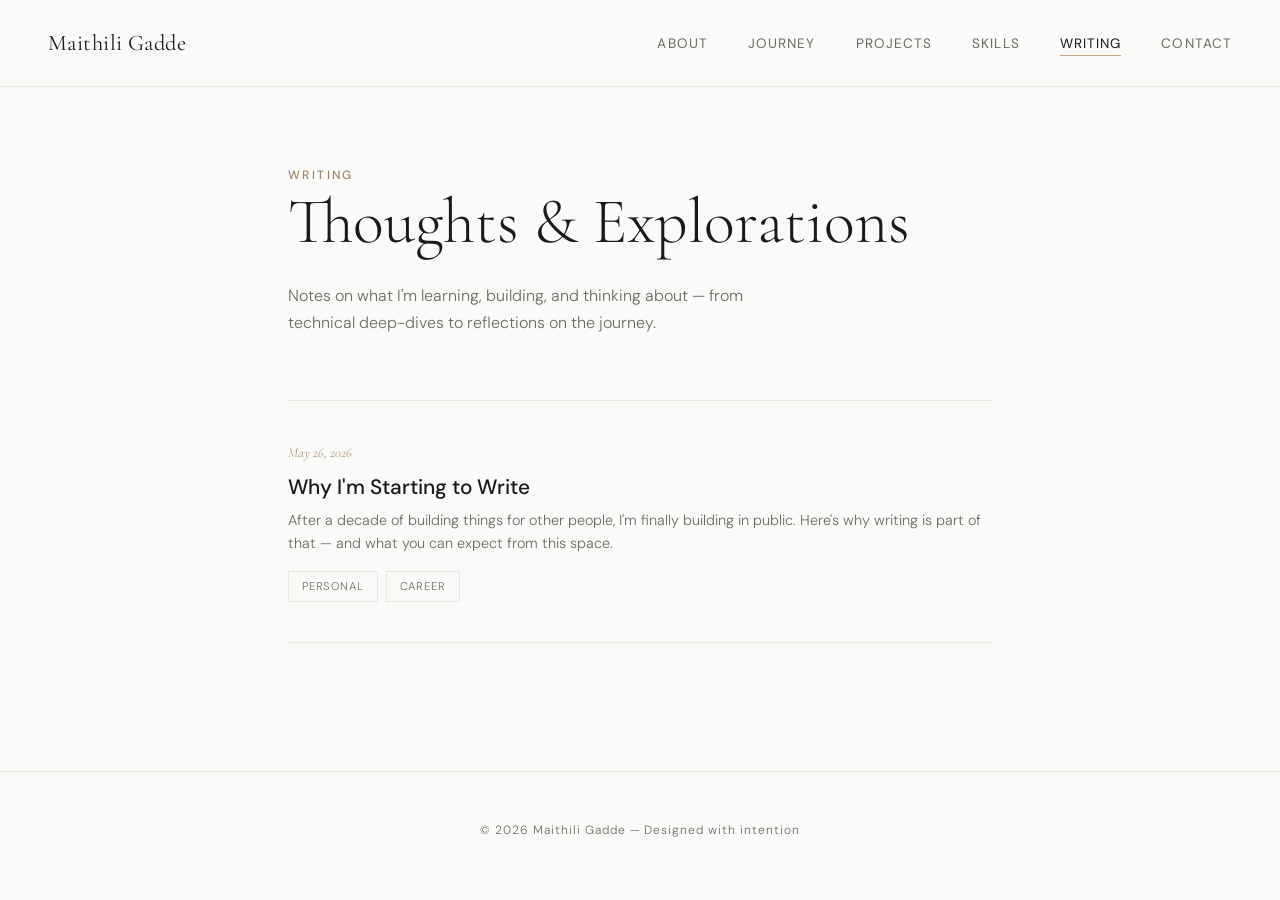
==== blog/index.html @ 8d677a81 "Add blog section with writing page and first sample post" ====
<!DOCTYPE html>
<html lang="en">
<head>
    <meta charset="UTF-8">
    <meta name="viewport" content="width=device-width, initial-scale=1.0">
    <title>Writing — Maithili Gadde</title>
    <meta name="description" content="Thoughts on AI, engineering, career, and building in public — by Maithili Gadde.">
    <link rel="icon" href="data:image/svg+xml,<svg xmlns='http://www.w3.org/2000/svg' viewBox='0 0 100 100'><text y='.9em' font-size='90'>M</text></svg>">
    <link rel="preconnect" href="https://fonts.googleapis.com">
    <link rel="preconnect" href="https://fonts.gstatic.com" crossorigin>
    <link href="https://fonts.googleapis.com/css2?family=Cormorant+Garamond:ital,wght@0,300;0,400;0,500;0,600;1,300;1,400&family=DM+Sans:wght@300;400;500&display=swap" rel="stylesheet">
    <style>
        :root {
            --bg: #FAFAF8;
            --text: #1A1A18;
            --text-muted: #6B6B65;
            --accent: #C4A882;
            --accent-dark: #A08660;
            --border: #E8E6E1;
            --card-bg: #FFFFFF;
            --serif: 'Cormorant Garamond', Georgia, serif;
            --sans: 'DM Sans', system-ui, sans-serif;
        }

        * { margin: 0; padding: 0; box-sizing: border-box; }
        html { scroll-behavior: smooth; }

        body {
            font-family: var(--sans);
            background: var(--bg);
            color: var(--text);
            font-weight: 300;
            line-height: 1.7;
        }

        ::selection { background: var(--accent); color: white; }

        /* ── NAV ── */
        nav {
            position: fixed;
            top: 0;
            width: 100%;
            z-index: 100;
            padding: 1.5rem 3rem;
            display: flex;
            justify-content: space-between;
            align-items: center;
            background: rgba(250, 250, 248, 0.85);
            backdrop-filter: blur(20px);
            -webkit-backdrop-filter: blur(20px);
            border-bottom: 1px solid var(--border);
        }

        .nav-logo {
            font-family: var(--serif);
            font-size: 1.4rem;
            font-weight: 400;
            letter-spacing: 0.02em;
            color: var(--text);
            text-decoration: none;
        }

        .nav-links {
            display: flex;
            gap: 2.5rem;
            list-style: none;
        }

        .nav-links a {
            text-decoration: none;
            color: var(--text-muted);
            font-size: 0.85rem;
            font-weight: 400;
            letter-spacing: 0.08em;
            text-transform: uppercase;
            transition: color 0.3s;
            position: relative;
        }

        .nav-links a::after {
            content: '';
            position: absolute;
            bottom: -4px;
            left: 0;
            width: 0;
            height: 1px;
            background: var(--accent);
            transition: width 0.3s ease;
        }

        .nav-links a:hover { color: var(--text); }
        .nav-links a:hover::after { width: 100%; }
        .nav-links a.active { color: var(--text); }
        .nav-links a.active::after { width: 100%; }

        /* ── PAGE CONTENT ── */
        .page-header {
            padding: 10rem 3rem 4rem;
            max-width: 800px;
            margin: 0 auto;
        }

        .section-label {
            font-size: 0.75rem;
            letter-spacing: 0.2em;
            text-transform: uppercase;
            color: var(--accent-dark);
            margin-bottom: 1rem;
            font-weight: 500;
        }

        .page-title {
            font-family: var(--serif);
            font-size: clamp(2.5rem, 5vw, 4rem);
            font-weight: 300;
            line-height: 1.1;
            margin-bottom: 1.5rem;
        }

        .page-subtitle {
            font-size: 1rem;
            color: var(--text-muted);
            max-width: 500px;
            line-height: 1.7;
        }

        /* ── BLOG LIST ── */
        .blog-list {
            max-width: 800px;
            margin: 0 auto;
            padding: 0 3rem 8rem;
        }

        .blog-post-link {
            display: block;
            text-decoration: none;
            color: inherit;
            padding: 2.5rem 0;
            border-bottom: 1px solid var(--border);
            transition: all 0.3s ease;
        }

        .blog-post-link:first-child {
            border-top: 1px solid var(--border);
        }

        .blog-post-link:hover {
            padding-left: 1rem;
        }

        .blog-post-link:hover .blog-post-title {
            color: var(--accent-dark);
        }

        .blog-post-date {
            font-family: var(--serif);
            font-size: 0.85rem;
            font-style: italic;
            color: var(--accent-dark);
            margin-bottom: 0.5rem;
        }

        .blog-post-title {
            font-size: 1.3rem;
            font-weight: 500;
            margin-bottom: 0.5rem;
            line-height: 1.4;
            transition: color 0.3s;
        }

        .blog-post-excerpt {
            font-size: 0.9rem;
            color: var(--text-muted);
            line-height: 1.6;
            margin-bottom: 1rem;
        }

        .blog-post-tags {
            display: flex;
            flex-wrap: wrap;
            gap: 0.5rem;
        }

        .tag {
            font-size: 0.7rem;
            letter-spacing: 0.08em;
            text-transform: uppercase;
            padding: 0.3rem 0.8rem;
            border: 1px solid var(--border);
            color: var(--text-muted);
        }

        /* ── FOOTER ── */
        footer {
            padding: 3rem;
            text-align: center;
            border-top: 1px solid var(--border);
        }

        footer p {
            font-size: 0.75rem;
            color: var(--text-muted);
            letter-spacing: 0.08em;
        }

        /* ── MOBILE NAV ── */
        .nav-toggle {
            display: none;
            background: none;
            border: none;
            cursor: pointer;
            padding: 0.5rem;
        }

        .nav-toggle span {
            display: block;
            width: 22px;
            height: 1px;
            background: var(--text);
            margin: 5px 0;
            transition: all 0.3s;
        }

        @media (max-width: 768px) {
            nav { padding: 1.2rem 1.5rem; }
            .nav-toggle { display: block; }

            .nav-links {
                position: fixed;
                top: 0;
                right: -100%;
                width: 70%;
                height: 100vh;
                background: var(--bg);
                flex-direction: column;
                justify-content: center;
                align-items: center;
                gap: 2rem;
                transition: right 0.4s ease;
                border-left: 1px solid var(--border);
            }

            .nav-links.open { right: 0; }

            .page-header { padding: 8rem 1.5rem 3rem; }
            .blog-list { padding: 0 1.5rem 5rem; }
        }
    </style>
</head>
<body>

    <nav>
        <a href="../index.html" class="nav-logo">Maithili Gadde</a>
        <ul class="nav-links" id="navLinks">
            <li><a href="../index.html#about">About</a></li>
            <li><a href="../index.html#journey">Journey</a></li>
            <li><a href="../index.html#projects">Projects</a></li>
            <li><a href="../index.html#stack">Skills</a></li>
            <li><a href="index.html" class="active">Writing</a></li>
            <li><a href="../index.html#contact">Contact</a></li>
        </ul>
        <button class="nav-toggle" id="navToggle" aria-label="Toggle navigation">
            <span></span>
            <span></span>
            <span></span>
        </button>
    </nav>

    <div class="page-header">
        <span class="section-label">Writing</span>
        <h1 class="page-title">Thoughts &amp; Explorations</h1>
        <p class="page-subtitle">Notes on what I'm learning, building, and thinking about — from technical deep-dives to reflections on the journey.</p>
    </div>

    <div class="blog-list">

        <!-- ✦ TO ADD A NEW POST: copy the block below and update the href, date, title, excerpt, and tags -->

        <a href="getting-started.html" class="blog-post-link">
            <div class="blog-post-date">May 26, 2026</div>
            <div class="blog-post-title">Why I'm Starting to Write</div>
            <div class="blog-post-excerpt">After a decade of building things for other people, I'm finally building in public. Here's why writing is part of that — and what you can expect from this space.</div>
            <div class="blog-post-tags">
                <span class="tag">Personal</span>
                <span class="tag">Career</span>
            </div>
        </a>

        <!-- ✦ END POST BLOCK -->

    </div>

    <footer>
        <p>&copy; 2026 Maithili Gadde &mdash; Designed with intention</p>
    </footer>

    <script>
        const navToggle = document.getElementById('navToggle');
        const navLinks = document.getElementById('navLinks');
        navToggle.addEventListener('click', () => navLinks.classList.toggle('open'));
    </script>

</body>
</html>
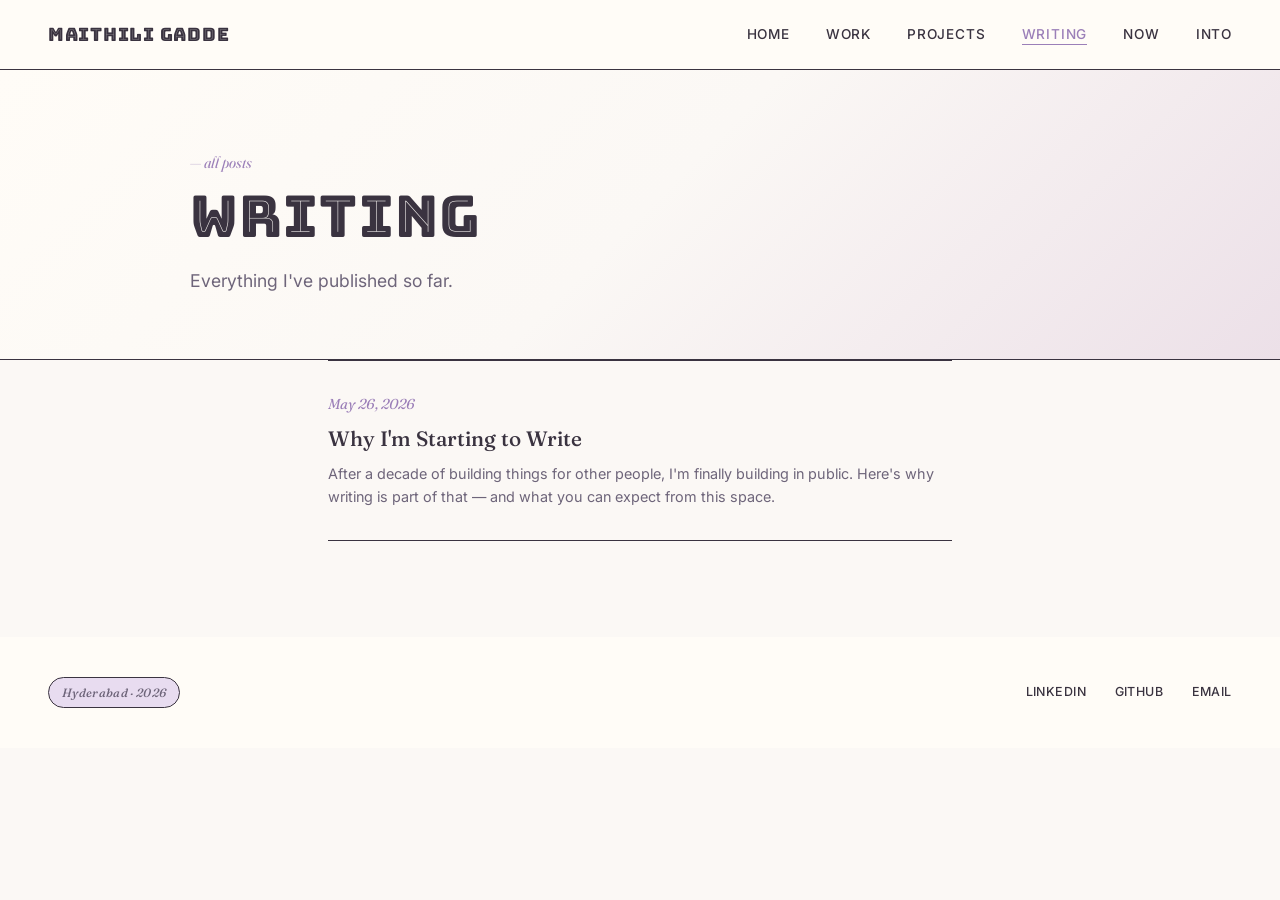
==== commit 91302d3f: "Fix all review issues: NYC+Hyderabad icons, font hierarchy, Home nav, mobile menu, SEO meta, contact" ====
--- a/blog/index.html
+++ b/blog/index.html
@@ -1,304 +1,113 @@
 <!DOCTYPE html>
 <html lang="en">
 <head>
-    <meta charset="UTF-8">
-    <meta name="viewport" content="width=device-width, initial-scale=1.0">
-    <title>Writing — Maithili Gadde</title>
-    <meta name="description" content="Thoughts on AI, engineering, career, and building in public — by Maithili Gadde.">
-    <link rel="icon" href="data:image/svg+xml,<svg xmlns='http://www.w3.org/2000/svg' viewBox='0 0 100 100'><text y='.9em' font-size='90'>M</text></svg>">
-    <link rel="preconnect" href="https://fonts.googleapis.com">
-    <link rel="preconnect" href="https://fonts.gstatic.com" crossorigin>
-    <link href="https://fonts.googleapis.com/css2?family=Cormorant+Garamond:ital,wght@0,300;0,400;0,500;0,600;1,300;1,400&family=DM+Sans:wght@300;400;500&display=swap" rel="stylesheet">
-    <style>
-        :root {
-            --bg: #FAFAF8;
-            --text: #1A1A18;
-            --text-muted: #6B6B65;
-            --accent: #C4A882;
-            --accent-dark: #A08660;
-            --border: #E8E6E1;
-            --card-bg: #FFFFFF;
-            --serif: 'Cormorant Garamond', Georgia, serif;
-            --sans: 'DM Sans', system-ui, sans-serif;
-        }
-
-        * { margin: 0; padding: 0; box-sizing: border-box; }
-        html { scroll-behavior: smooth; }
-
-        body {
-            font-family: var(--sans);
-            background: var(--bg);
-            color: var(--text);
-            font-weight: 300;
-            line-height: 1.7;
-        }
-
-        ::selection { background: var(--accent); color: white; }
-
-        /* ── NAV ── */
-        nav {
-            position: fixed;
-            top: 0;
-            width: 100%;
-            z-index: 100;
-            padding: 1.5rem 3rem;
-            display: flex;
-            justify-content: space-between;
-            align-items: center;
-            background: rgba(250, 250, 248, 0.85);
-            backdrop-filter: blur(20px);
-            -webkit-backdrop-filter: blur(20px);
-            border-bottom: 1px solid var(--border);
-        }
-
-        .nav-logo {
-            font-family: var(--serif);
-            font-size: 1.4rem;
-            font-weight: 400;
-            letter-spacing: 0.02em;
-            color: var(--text);
-            text-decoration: none;
-        }
-
-        .nav-links {
-            display: flex;
-            gap: 2.5rem;
-            list-style: none;
-        }
-
-        .nav-links a {
-            text-decoration: none;
-            color: var(--text-muted);
-            font-size: 0.85rem;
-            font-weight: 400;
-            letter-spacing: 0.08em;
-            text-transform: uppercase;
-            transition: color 0.3s;
-            position: relative;
-        }
-
-        .nav-links a::after {
-            content: '';
-            position: absolute;
-            bottom: -4px;
-            left: 0;
-            width: 0;
-            height: 1px;
-            background: var(--accent);
-            transition: width 0.3s ease;
-        }
-
-        .nav-links a:hover { color: var(--text); }
-        .nav-links a:hover::after { width: 100%; }
-        .nav-links a.active { color: var(--text); }
-        .nav-links a.active::after { width: 100%; }
-
-        /* ── PAGE CONTENT ── */
-        .page-header {
-            padding: 10rem 3rem 4rem;
-            max-width: 800px;
-            margin: 0 auto;
-        }
-
-        .section-label {
-            font-size: 0.75rem;
-            letter-spacing: 0.2em;
-            text-transform: uppercase;
-            color: var(--accent-dark);
-            margin-bottom: 1rem;
-            font-weight: 500;
-        }
-
-        .page-title {
-            font-family: var(--serif);
-            font-size: clamp(2.5rem, 5vw, 4rem);
-            font-weight: 300;
-            line-height: 1.1;
-            margin-bottom: 1.5rem;
-        }
-
-        .page-subtitle {
-            font-size: 1rem;
-            color: var(--text-muted);
-            max-width: 500px;
-            line-height: 1.7;
-        }
-
-        /* ── BLOG LIST ── */
-        .blog-list {
-            max-width: 800px;
-            margin: 0 auto;
-            padding: 0 3rem 8rem;
-        }
-
-        .blog-post-link {
-            display: block;
-            text-decoration: none;
-            color: inherit;
-            padding: 2.5rem 0;
-            border-bottom: 1px solid var(--border);
-            transition: all 0.3s ease;
-        }
-
-        .blog-post-link:first-child {
-            border-top: 1px solid var(--border);
-        }
-
-        .blog-post-link:hover {
-            padding-left: 1rem;
-        }
-
-        .blog-post-link:hover .blog-post-title {
-            color: var(--accent-dark);
-        }
-
-        .blog-post-date {
-            font-family: var(--serif);
-            font-size: 0.85rem;
-            font-style: italic;
-            color: var(--accent-dark);
-            margin-bottom: 0.5rem;
-        }
-
-        .blog-post-title {
-            font-size: 1.3rem;
-            font-weight: 500;
-            margin-bottom: 0.5rem;
-            line-height: 1.4;
-            transition: color 0.3s;
-        }
-
-        .blog-post-excerpt {
-            font-size: 0.9rem;
-            color: var(--text-muted);
-            line-height: 1.6;
-            margin-bottom: 1rem;
-        }
-
-        .blog-post-tags {
-            display: flex;
-            flex-wrap: wrap;
-            gap: 0.5rem;
-        }
-
-        .tag {
-            font-size: 0.7rem;
-            letter-spacing: 0.08em;
-            text-transform: uppercase;
-            padding: 0.3rem 0.8rem;
-            border: 1px solid var(--border);
-            color: var(--text-muted);
-        }
-
-        /* ── FOOTER ── */
-        footer {
-            padding: 3rem;
-            text-align: center;
-            border-top: 1px solid var(--border);
-        }
-
-        footer p {
-            font-size: 0.75rem;
-            color: var(--text-muted);
-            letter-spacing: 0.08em;
-        }
-
-        /* ── MOBILE NAV ── */
-        .nav-toggle {
-            display: none;
-            background: none;
-            border: none;
-            cursor: pointer;
-            padding: 0.5rem;
-        }
-
-        .nav-toggle span {
-            display: block;
-            width: 22px;
-            height: 1px;
-            background: var(--text);
-            margin: 5px 0;
-            transition: all 0.3s;
-        }
-
-        @media (max-width: 768px) {
-            nav { padding: 1.2rem 1.5rem; }
-            .nav-toggle { display: block; }
-
-            .nav-links {
-                position: fixed;
-                top: 0;
-                right: -100%;
-                width: 70%;
-                height: 100vh;
-                background: var(--bg);
-                flex-direction: column;
-                justify-content: center;
-                align-items: center;
-                gap: 2rem;
-                transition: right 0.4s ease;
-                border-left: 1px solid var(--border);
-            }
-
-            .nav-links.open { right: 0; }
-
-            .page-header { padding: 8rem 1.5rem 3rem; }
-            .blog-list { padding: 0 1.5rem 5rem; }
-        }
-    </style>
+<meta charset="UTF-8">
+<meta name="viewport" content="width=device-width, initial-scale=1.0">
+<title>All Posts — Maithili Gadde</title>
+<meta name="description" content="All blog posts by Maithili Gadde — thoughts on AI, engineering, career, and building in public.">
+<link rel="icon" href="data:image/svg+xml,<svg xmlns='http://www.w3.org/2000/svg' viewBox='0 0 100 100'><text y='.9em' font-size='90'>M</text></svg>">
+<link href="https://fonts.googleapis.com/css2?family=Bungee+Inline&family=Fraunces:ital,opsz,wght@0,9..144,300;0,9..144,400;0,9..144,500;1,9..144,400&family=Inter:wght@300;400;500;600&display=swap" rel="stylesheet">
+<link rel="stylesheet" href="../styles.css">
+<style>
+  .blog-list {
+    max-width: 720px;
+    margin: 0 auto;
+    padding: 0 3rem 6rem;
+  }
+  .blog-post-link {
+    display: block;
+    text-decoration: none;
+    color: inherit;
+    padding: 2rem 0;
+    border-bottom: 1px solid var(--ink);
+    transition: padding-left 0.3s;
+  }
+  .blog-post-link:first-child { border-top: 1px solid var(--ink); }
+  .blog-post-link:hover { padding-left: 1rem; }
+  .blog-post-link:hover .blog-title { color: var(--rose-deep); }
+  .blog-date {
+    font-family: var(--serif);
+    font-style: italic;
+    color: var(--rose-deep);
+    font-size: 0.9rem;
+    margin-bottom: 0.4rem;
+  }
+  .blog-title {
+    font-family: var(--heading);
+    font-size: 1.3rem;
+    font-weight: 500;
+    margin-bottom: 0.4rem;
+    transition: color 0.3s;
+  }
+  .blog-excerpt {
+    font-size: 0.9rem;
+    color: var(--ink-muted);
+    line-height: 1.6;
+  }
+  @media (max-width: 800px) {
+    .blog-list { padding: 0 1.25rem 4rem; }
+  }
+</style>
 </head>
 <body>
 
-    <nav>
-        <a href="../index.html" class="nav-logo">Maithili Gadde</a>
-        <ul class="nav-links" id="navLinks">
-            <li><a href="../index.html#about">About</a></li>
-            <li><a href="../index.html#journey">Journey</a></li>
-            <li><a href="../index.html#projects">Projects</a></li>
-            <li><a href="../index.html#stack">Skills</a></li>
-            <li><a href="index.html" class="active">Writing</a></li>
-            <li><a href="../index.html#contact">Contact</a></li>
-        </ul>
-        <button class="nav-toggle" id="navToggle" aria-label="Toggle navigation">
-            <span></span>
-            <span></span>
-            <span></span>
-        </button>
-    </nav>
+<svg width="0" height="0" style="position:absolute" aria-hidden="true"><defs>
+  <symbol id="i-chai" viewBox="0 0 24 24" fill="none" stroke="currentColor" stroke-width="1.3" stroke-linecap="round" stroke-linejoin="round"><path d="M7 8 L8 20 L16 20 L17 8"/><line x1="6" y1="8" x2="18" y2="8"/><path d="M17 11 L20 11 L20 15 L17 15"/><path d="M10 5 Q10.5 3, 11.5 4"/><path d="M13 5 Q13.5 3, 14.5 4"/></symbol>
+  <symbol id="i-rick" viewBox="0 0 28 20" fill="none" stroke="currentColor" stroke-width="1.3" stroke-linecap="round" stroke-linejoin="round"><path d="M4 14 L4 8 L8 4 L12 4 L12 8 L22 8 L24 14"/><line x1="4" y1="14" x2="24" y2="14"/><circle cx="8" cy="15" r="2"/><circle cx="21" cy="15" r="2"/><line x1="12" y1="4" x2="12" y2="14"/><path d="M14 8 L14 11 L19 11 L19 8"/></symbol>
+  <symbol id="i-metro" viewBox="0 0 24 24" fill="none" stroke="currentColor" stroke-width="1.3" stroke-linecap="round" stroke-linejoin="round"><circle cx="12" cy="12" r="9"/><path d="M7 16 L7 8 L12 13 L17 8 L17 16"/></symbol>
+  <symbol id="i-coffee" viewBox="0 0 24 24" fill="none" stroke="currentColor" stroke-width="1.2" stroke-linecap="round" stroke-linejoin="round"><path d="M7 9 L17 9 L16 21 L8 21 Z"/><line x1="6" y1="9" x2="18" y2="9"/><path d="M10 5 Q10 3, 11 3 Q11 5, 12 5 Q12 3, 13 3"/></symbol>
+  <symbol id="i-spark" viewBox="0 0 24 24" fill="currentColor" stroke="none"><path d="M12 2 L13.5 9.5 L21 12 L13.5 14.5 L12 22 L10.5 14.5 L3 12 L10.5 9.5 Z"/></symbol>
+</defs></svg>
 
-    <div class="page-header">
-        <span class="section-label">Writing</span>
-        <h1 class="page-title">Thoughts &amp; Explorations</h1>
-        <p class="page-subtitle">Notes on what I'm learning, building, and thinking about — from technical deep-dives to reflections on the journey.</p>
-    </div>
+<nav>
+  <a href="../index.html" class="nav-logo">MAITHILI GADDE</a>
+  <ul class="nav-links" id="navLinks">
+    <li><a href="../index.html">Home</a></li>
+    <li><a href="../work.html">Work</a></li>
+    <li><a href="../projects.html">Projects</a></li>
+    <li><a href="../writing.html" class="active">Writing</a></li>
+    <li><a href="../now.html">Now</a></li>
+    <li><a href="../into.html">Into</a></li>
+  </ul>
+  <button class="nav-toggle" id="navToggle" aria-label="Toggle navigation">
+    <span></span><span></span><span></span>
+  </button>
+</nav>
 
-    <div class="blog-list">
+<section class="page-hero">
+  <div class="page-hero-inner">
+    <div class="page-eyebrow">— all posts</div>
+    <h1 class="page-title">WRITING</h1>
+    <p class="page-intro">Everything I've published so far.</p>
+  </div>
+</section>
 
-        <!-- ✦ TO ADD A NEW POST: copy the block below and update the href, date, title, excerpt, and tags -->
+<div class="blog-list">
 
-        <a href="getting-started.html" class="blog-post-link">
-            <div class="blog-post-date">May 26, 2026</div>
-            <div class="blog-post-title">Why I'm Starting to Write</div>
-            <div class="blog-post-excerpt">After a decade of building things for other people, I'm finally building in public. Here's why writing is part of that — and what you can expect from this space.</div>
-            <div class="blog-post-tags">
-                <span class="tag">Personal</span>
-                <span class="tag">Career</span>
-            </div>
-        </a>
+  <!-- TO ADD A NEW POST: copy the block below and update href, date, title, excerpt -->
+  <a href="getting-started.html" class="blog-post-link">
+    <div class="blog-date">May 26, 2026</div>
+    <div class="blog-title">Why I'm Starting to Write</div>
+    <div class="blog-excerpt">After a decade of building things for other people, I'm finally building in public. Here's why writing is part of that — and what you can expect from this space.</div>
+  </a>
+  <!-- END POST BLOCK -->
 
-        <!-- ✦ END POST BLOCK -->
+</div>
 
-    </div>
+<footer>
+  <div class="tag">Hyderabad &middot; 2026</div>
+  <div class="links">
+    <a href="https://www.linkedin.com/in/maithiligadde/" target="_blank" rel="noopener">LinkedIn</a>
+    <a href="https://github.com/maithiligadde" target="_blank" rel="noopener">GitHub</a>
+    <a href="mailto:maithili.gadde@gmail.com">Email</a>
+  </div>
+</footer>
 
-    <footer>
-        <p>&copy; 2026 Maithili Gadde &mdash; Designed with intention</p>
-    </footer>
-
-    <script>
-        const navToggle = document.getElementById('navToggle');
-        const navLinks = document.getElementById('navLinks');
-        navToggle.addEventListener('click', () => navLinks.classList.toggle('open'));
-    </script>
+<script>
+  const navToggle = document.getElementById('navToggle');
+  const navLinks = document.getElementById('navLinks');
+  navToggle.addEventListener('click', () => navLinks.classList.toggle('open'));
+</script>
 
 </body>
 </html>
--- a/styles.css
+++ b/styles.css
@@ -0,0 +1,904 @@
+:root {
+  --cream: #FBF8F5;
+  --cream-light: #FFFCF7;
+  --rose: #C9B3D8;
+  --rose-soft: #E8DCF0;
+  --rose-deep: #9B7FB8;
+  --sage: #D9C9A0;
+  --sage-deep: #B8A47A;
+  --ink: #3A3340;
+  --ink-muted: #6E657A;
+  --display: 'Bungee Inline', cursive;
+  --heading: 'Fraunces', Georgia, serif;
+  --serif: 'Fraunces', Georgia, serif;
+  --sans: 'Inter', system-ui, sans-serif;
+}
+* { margin:0; padding:0; box-sizing:border-box; }
+body {
+  font-family: var(--sans);
+  background: var(--cream);
+  color: var(--ink);
+  font-weight: 400;
+  line-height: 1.6;
+  overflow-x: hidden;
+}
+::selection { background: var(--rose); color: white; }
+
+/* ── nav ── */
+nav {
+  background: var(--cream-light);
+  border-bottom: 1px solid var(--ink);
+  padding: 1.25rem 3rem;
+  display: flex;
+  justify-content: space-between;
+  align-items: center;
+  position: relative;
+  z-index: 5;
+}
+.nav-logo {
+  font-family: var(--display);
+  font-size: 1.15rem;
+  color: var(--ink);
+  text-decoration: none;
+  letter-spacing: 0.04em;
+}
+.nav-links {
+  display: flex;
+  gap: 2.25rem;
+  list-style: none;
+  font-size: 0.85rem;
+  letter-spacing: 0.06em;
+  text-transform: uppercase;
+  font-weight: 500;
+}
+.nav-links a {
+  text-decoration: none;
+  color: var(--ink);
+  transition: color 0.2s;
+}
+.nav-links a:hover { color: var(--rose-deep); }
+
+/* ── marquee ── */
+.marquee {
+  background: var(--cream-light);
+  border-bottom: 1px solid var(--ink);
+  padding: 0.7rem 0;
+  overflow: hidden;
+}
+.marquee-track {
+  display: flex;
+  white-space: nowrap;
+  animation: scroll 28s linear infinite;
+  gap: 2.5rem;
+}
+.marquee span {
+  font-size: 0.85rem;
+  display: inline-flex;
+  align-items: center;
+  gap: 2.5rem;
+  font-family: var(--serif);
+  font-style: italic;
+  color: var(--ink-muted);
+}
+.marquee .star {
+  color: var(--sage-deep);
+  font-style: normal;
+}
+
+/* ── inline NYC icons ── */
+.nyc-icon {
+  display: inline-block;
+  width: 18px;
+  height: 18px;
+  vertical-align: -0.25em;
+  color: var(--sage-deep);
+  margin: 0 0.15em;
+  flex-shrink: 0;
+}
+.nyc-icon-sm {
+  width: 14px;
+  height: 14px;
+  vertical-align: -0.18em;
+}
+.nyc-icon-lg {
+  width: 24px;
+  height: 24px;
+  vertical-align: -0.35em;
+}
+.panel-icon {
+  display: inline-block;
+  width: 16px;
+  height: 16px;
+  vertical-align: -0.2em;
+  color: var(--rose-deep);
+  margin: 0 0.15em;
+}
+.divider-row {
+  display: flex;
+  align-items: center;
+  justify-content: center;
+  gap: 1.5rem;
+  padding: 2rem 0 1rem;
+  color: var(--rose-deep);
+  opacity: 0.5;
+}
+.divider-row svg { width: 22px; height: 22px; }
+.divider-row .line {
+  width: 40px;
+  height: 1px;
+  background: currentColor;
+}
+@keyframes scroll {
+  from { transform: translateX(0); }
+  to { transform: translateX(-50%); }
+}
+
+/* ── hero ── */
+.hero {
+  display: grid;
+  grid-template-columns: 1.5fr 1fr;
+  min-height: 600px;
+  border-bottom: 1px solid var(--ink);
+}
+.hero-left {
+  background: linear-gradient(135deg, var(--cream-light) 0%, var(--cream) 50%, #ECE0E8 100%);
+  padding: 4rem 3.5rem;
+  display: flex;
+  flex-direction: column;
+  justify-content: center;
+  border-right: 1px solid var(--ink);
+}
+.hero-left h1 {
+  font-family: var(--display);
+  font-size: 3rem;
+  font-weight: 400;
+  line-height: 1.05;
+  letter-spacing: 0.01em;
+  margin-bottom: 1.75rem;
+  color: var(--ink);
+}
+.hero-left h1 .rose-line {
+  color: var(--rose-deep);
+}
+.hero-left .star-after {
+  display: inline-block;
+  color: var(--sage-deep);
+  margin-left: 0.3em;
+}
+.hero-left h1 .rose-line {
+  color: var(--rose-deep);
+}
+.hero-left .star-after {
+  display: inline-block;
+  color: var(--sage-deep);
+  margin-left: 0.3em;
+}
+.hero-sub {
+  font-size: 1rem;
+  max-width: 380px;
+  margin-bottom: 2rem;
+  color: var(--ink-muted);
+  line-height: 1.7;
+}
+.btn {
+  display: inline-flex;
+  align-items: center;
+  gap: 0.6rem;
+  background: var(--rose);
+  color: white;
+  padding: 0.85rem 1.7rem;
+  border-radius: 999px;
+  font-size: 0.88rem;
+  font-weight: 500;
+  text-decoration: none;
+  letter-spacing: 0.03em;
+  border: 1px solid var(--ink);
+  transition: transform 0.2s, background 0.2s;
+  width: fit-content;
+}
+.btn:hover { background: var(--rose-deep); transform: translateY(-2px); }
+.btn .star { color: white; }
+
+.hero-right {
+  background: var(--rose-soft);
+  position: relative;
+  overflow: hidden;
+  display: flex;
+  align-items: center;
+  justify-content: center;
+  padding: 2rem;
+}
+.portrait-frame {
+  width: 100%;
+  max-width: 300px;
+  aspect-ratio: 4/5;
+  border-radius: 4px;
+  position: relative;
+  overflow: hidden;
+  background: var(--ink);
+}
+.portrait-frame img {
+  width: 100%;
+  height: 100%;
+  object-fit: cover;
+  display: block;
+  filter: contrast(1.05);
+}
+.corner-mark {
+  position: absolute;
+  width: 14px;
+  height: 14px;
+  color: rgba(255,255,255,0.8);
+  z-index: 2;
+  filter: drop-shadow(0 1px 2px rgba(0,0,0,0.3));
+}
+.corner-mark.tl { top: 1rem; left: 1rem; }
+.corner-mark.tr { top: 1rem; right: 1rem; }
+.corner-mark.bl { bottom: 1rem; left: 1rem; }
+.corner-mark.br { bottom: 1rem; right: 1rem; }
+
+/* ── three panels ── */
+.three-panels {
+  display: grid;
+  grid-template-columns: 1fr 1fr 1fr;
+  border-bottom: 1px solid var(--ink);
+}
+.panel {
+  padding: 3rem 2.25rem;
+  border-right: 1px solid var(--ink);
+  background: var(--rose-soft);
+  position: relative;
+  min-height: 420px;
+}
+.panel:nth-child(2) { background: var(--cream-light); }
+.panel:last-child { border-right: none; background: var(--rose-soft); }
+.panel-title {
+  font-family: var(--heading);
+  font-size: 1.75rem;
+  font-weight: 500;
+  color: var(--ink);
+  line-height: 1.1;
+  margin-bottom: 1.5rem;
+}
+.panel:nth-child(2) .panel-title { color: var(--rose-deep); }
+.panel p {
+  color: var(--ink-muted);
+  font-size: 0.92rem;
+  line-height: 1.65;
+  margin-bottom: 0.85rem;
+}
+.panel-star {
+  display: inline-block;
+  color: var(--sage-deep);
+  margin: 0 0.2em;
+}
+.panel-photo {
+  width: 130px;
+  height: 130px;
+  margin: 1rem auto;
+  background: var(--ink);
+  border-radius: 50%;
+  display: flex;
+  align-items: center;
+  justify-content: center;
+  color: rgba(255,255,255,0.4);
+  font-size: 0.7rem;
+  font-family: var(--serif);
+  font-style: italic;
+}
+
+/* ── rooms ── */
+.rooms-section {
+  padding: 5rem 3rem;
+  background: var(--cream);
+  border-bottom: 1px solid var(--ink);
+}
+.section-eyebrow {
+  font-family: var(--serif);
+  font-style: italic;
+  font-size: 1rem;
+  color: var(--rose-deep);
+  text-align: center;
+  margin-bottom: 0.5rem;
+}
+.section-eyebrow .star { color: var(--sage-deep); margin: 0 0.4em; }
+.section-title {
+  font-family: var(--display);
+  font-size: 2.4rem;
+  text-align: center;
+  color: var(--rose-deep);
+  letter-spacing: 0.02em;
+  margin-bottom: 3rem;
+}
+.rooms-grid {
+  display: grid;
+  grid-template-columns: repeat(2, 1fr);
+  gap: 1.5rem;
+  max-width: 900px;
+  margin: 0 auto;
+}
+.room-card {
+  background: var(--cream-light);
+  border: 1px solid var(--ink);
+  border-radius: 18px;
+  padding: 2rem;
+  text-decoration: none;
+  color: var(--ink);
+  transition: transform 0.2s, box-shadow 0.2s;
+  display: block;
+}
+.room-card:hover {
+  transform: translate(-3px, -3px);
+  box-shadow: 6px 6px 0 var(--ink);
+}
+.room-label {
+  display: inline-flex;
+  align-items: center;
+  gap: 0.4rem;
+  background: var(--rose-soft);
+  color: var(--rose-deep);
+  padding: 0.3rem 0.85rem;
+  border-radius: 999px;
+  font-size: 0.75rem;
+  font-weight: 500;
+  letter-spacing: 0.05em;
+  text-transform: uppercase;
+  margin-bottom: 1rem;
+  border: 1px solid var(--ink);
+}
+.room-label .star { color: var(--sage-deep); }
+.room-card h3 {
+  font-family: var(--heading);
+  font-size: 1.5rem;
+  font-weight: 500;
+  margin-bottom: 0.6rem;
+  letter-spacing: 0.01em;
+}
+.room-card p {
+  font-size: 0.88rem;
+  color: var(--ink-muted);
+  line-height: 1.55;
+}
+
+/* ── now bar ── */
+.now-section {
+  background: var(--sage);
+  padding: 4rem 3rem;
+  border-bottom: 1px solid var(--ink);
+  text-align: center;
+}
+.now-section .section-title { color: var(--ink); }
+.now-section .section-eyebrow { color: var(--ink); }
+.now-section .section-eyebrow .star { color: var(--cream-light); }
+.now-card {
+  background: var(--cream-light);
+  border: 1px solid var(--ink);
+  border-radius: 20px;
+  padding: 2.5rem;
+  max-width: 640px;
+  margin: 0 auto;
+  text-align: left;
+}
+.now-card p { margin-bottom: 0.75rem; font-size: 0.95rem; color: var(--ink); }
+.now-card p:last-child { margin-bottom: 0; margin-top: 1rem; font-style: italic; color: var(--ink-muted); font-size: 0.82rem; }
+
+/* ── mobile nav toggle ── */
+.nav-toggle {
+  display: none;
+  background: none;
+  border: none;
+  cursor: pointer;
+  padding: 0.5rem;
+  z-index: 10;
+}
+.nav-toggle span {
+  display: block;
+  width: 22px;
+  height: 1.5px;
+  background: var(--ink);
+  margin: 5px 0;
+  transition: all 0.3s;
+}
+
+/* ── contact section ── */
+.contact-section {
+  background: var(--rose-soft);
+  padding: 5rem 3rem;
+  border-bottom: 1px solid var(--ink);
+  text-align: center;
+}
+.contact-section .section-title { color: var(--ink); }
+.contact-inner {
+  max-width: 600px;
+  margin: 0 auto;
+}
+.contact-inner p {
+  font-size: 1.05rem;
+  color: var(--ink-muted);
+  line-height: 1.7;
+  margin-bottom: 2rem;
+}
+.contact-email {
+  font-family: var(--heading);
+  font-size: 1.4rem;
+  font-weight: 400;
+  color: var(--ink);
+  text-decoration: none;
+  border-bottom: 2px solid var(--rose);
+  padding-bottom: 2px;
+  transition: color 0.3s, border-color 0.3s;
+}
+.contact-email:hover {
+  color: var(--rose-deep);
+  border-color: var(--rose-deep);
+}
+
+/* ── footer ── */
+footer {
+  background: var(--cream-light);
+  padding: 2.5rem 3rem;
+  display: flex;
+  justify-content: space-between;
+  align-items: center;
+  font-size: 0.85rem;
+}
+footer .tag {
+  font-family: var(--serif);
+  font-style: italic;
+  color: var(--ink-muted);
+}
+footer .ny { color: var(--rose-deep); }
+footer .links a {
+  color: var(--ink);
+  text-decoration: none;
+  margin-left: 1.5rem;
+  font-weight: 500;
+  letter-spacing: 0.04em;
+  text-transform: uppercase;
+  font-size: 0.78rem;
+}
+footer .links a:hover { color: var(--rose-deep); }
+
+@media (max-width: 800px) {
+  nav { padding: 1rem 1.25rem; }
+  .nav-toggle { display: block; }
+  .nav-links {
+    position: fixed;
+    top: 0;
+    right: -100%;
+    width: 70%;
+    height: 100vh;
+    background: var(--cream);
+    flex-direction: column;
+    justify-content: center;
+    align-items: center;
+    gap: 2rem;
+    transition: right 0.4s ease;
+    border-left: 1px solid var(--ink);
+    z-index: 9;
+    font-size: 0.85rem;
+  }
+  .nav-links.open { right: 0; }
+  .hero { grid-template-columns: 1fr; }
+  .hero-left { border-right: none; border-bottom: 1px solid var(--ink); padding: 3rem 1.5rem; }
+  .hero-left h1 { font-size: 2.1rem; }
+  .hero-right { min-height: 360px; }
+  .three-panels { grid-template-columns: 1fr; }
+  .panel { border-right: none; border-bottom: 1px solid var(--ink); min-height: auto; padding: 2.5rem 1.5rem; }
+  .panel:last-child { border-bottom: none; }
+  .rooms-section, .now-section, .contact-section { padding: 3rem 1.25rem; }
+  .rooms-grid { grid-template-columns: 1fr; gap: 1rem; }
+  .section-title { font-size: 1.8rem; }
+  footer { flex-direction: column; gap: 1rem; padding: 2rem 1.25rem; text-align: center; }
+  footer .links a { margin: 0 0.75rem; }
+}
+
+/* ─────────────────────────────────────────
+   INNER PAGE STYLES
+   ───────────────────────────────────────── */
+
+/* Page hero - shared shell across inner pages */
+.page-hero {
+  background: linear-gradient(135deg, var(--cream-light) 0%, var(--cream) 50%, #ECE0E8 100%);
+  border-bottom: 1px solid var(--ink);
+  padding: 5rem 3rem 4rem;
+}
+.page-hero-inner {
+  max-width: 900px;
+  margin: 0 auto;
+}
+.page-eyebrow {
+  font-family: var(--serif);
+  font-style: italic;
+  font-size: 1rem;
+  color: var(--rose-deep);
+  margin-bottom: 0.75rem;
+  font-variation-settings: "opsz" 144;
+}
+.page-title {
+  font-family: var(--display);
+  font-size: 3.6rem;
+  font-weight: 400;
+  line-height: 1;
+  letter-spacing: 0.02em;
+  color: var(--ink);
+  margin-bottom: 1.25rem;
+}
+.page-intro {
+  font-size: 1.1rem;
+  max-width: 620px;
+  color: var(--ink-muted);
+  line-height: 1.65;
+}
+
+/* Active nav state */
+.nav-links a.active {
+  color: var(--rose-deep);
+  border-bottom: 1px solid var(--rose-deep);
+  padding-bottom: 2px;
+}
+
+/* Inline icon (next to text, smaller) */
+.inline-icon {
+  display: inline-block;
+  width: 14px;
+  height: 14px;
+  vertical-align: -0.18em;
+  color: var(--sage-deep);
+  margin: 0 0.2em;
+}
+
+/* ─── WORK PAGE: timeline ─── */
+.timeline-section {
+  background: var(--cream);
+  padding: 4rem 3rem;
+  border-bottom: 1px solid var(--ink);
+}
+.timeline {
+  max-width: 800px;
+  margin: 0 auto;
+  position: relative;
+}
+.timeline::before {
+  content: '';
+  position: absolute;
+  left: 0;
+  top: 0;
+  bottom: 0;
+  width: 2px;
+  background: var(--rose-soft);
+}
+.timeline-item {
+  padding-left: 3rem;
+  padding-bottom: 3rem;
+  position: relative;
+}
+.timeline-item::before {
+  content: '';
+  position: absolute;
+  left: -7px;
+  top: 0.5rem;
+  width: 16px;
+  height: 16px;
+  background: var(--cream);
+  border: 2px solid var(--rose-deep);
+  border-radius: 50%;
+}
+.timeline-item:last-child {
+  padding-bottom: 0;
+}
+.timeline-date {
+  font-family: var(--serif);
+  font-style: italic;
+  color: var(--rose-deep);
+  font-size: 0.95rem;
+  margin-bottom: 0.5rem;
+  font-variation-settings: "opsz" 144;
+}
+.timeline-role {
+  font-family: var(--heading);
+  font-size: 1.5rem;
+  font-weight: 500;
+  letter-spacing: 0.01em;
+  color: var(--ink);
+  margin-bottom: 0.25rem;
+  line-height: 1.15;
+}
+.timeline-org {
+  font-size: 0.95rem;
+  color: var(--ink-muted);
+  margin-bottom: 1rem;
+  font-style: italic;
+  font-family: var(--serif);
+  font-variation-settings: "opsz" 144;
+}
+.timeline-content p {
+  color: var(--ink-muted);
+  line-height: 1.7;
+  margin-bottom: 1rem;
+}
+.timeline-tags {
+  display: flex;
+  flex-wrap: wrap;
+  gap: 0.5rem;
+  margin-top: 1rem;
+}
+.tag {
+  background: var(--rose-soft);
+  color: var(--rose-deep);
+  font-size: 0.75rem;
+  padding: 0.3rem 0.8rem;
+  border-radius: 999px;
+  font-weight: 500;
+  letter-spacing: 0.03em;
+  border: 1px solid var(--ink);
+}
+
+/* ─── WORK PAGE: stack grid ─── */
+.stack-section {
+  background: var(--cream-light);
+  padding: 4rem 3rem;
+  border-bottom: 1px solid var(--ink);
+}
+.stack-section .section-eyebrow {
+  text-align: center;
+}
+.stack-grid {
+  display: grid;
+  grid-template-columns: repeat(auto-fill, minmax(160px, 1fr));
+  gap: 1rem;
+  max-width: 900px;
+  margin: 0 auto;
+}
+.stack-item {
+  background: var(--cream);
+  border: 1px solid var(--ink);
+  border-radius: 12px;
+  padding: 1.2rem;
+  text-align: center;
+  transition: transform 0.2s, box-shadow 0.2s;
+}
+.stack-item:hover {
+  transform: translate(-2px, -2px);
+  box-shadow: 4px 4px 0 var(--ink);
+}
+.stack-item strong {
+  display: block;
+  font-family: var(--heading);
+  font-size: 1.1rem;
+  font-weight: 500;
+  color: var(--ink);
+  margin-bottom: 0.25rem;
+  letter-spacing: 0.01em;
+}
+.stack-item span {
+  font-size: 0.78rem;
+  color: var(--ink-muted);
+  text-transform: uppercase;
+  letter-spacing: 0.08em;
+}
+
+/* ─── PROJECTS PAGE ─── */
+.projects-section {
+  background: var(--cream);
+  padding: 4rem 3rem;
+  border-bottom: 1px solid var(--ink);
+}
+.project-list {
+  max-width: 800px;
+  margin: 0 auto;
+  display: flex;
+  flex-direction: column;
+  gap: 2rem;
+}
+.project-card {
+  background: var(--cream-light);
+  border: 1px solid var(--ink);
+  border-radius: 18px;
+  padding: 2rem;
+  display: grid;
+  grid-template-columns: 60px 1fr;
+  gap: 1.5rem;
+  transition: transform 0.2s, box-shadow 0.2s;
+}
+.project-card:hover {
+  transform: translate(-3px, -3px);
+  box-shadow: 6px 6px 0 var(--ink);
+}
+.project-card-open {
+  background: var(--rose-soft);
+}
+.project-num {
+  font-family: var(--heading);
+  font-size: 2rem;
+  font-weight: 400;
+  font-style: italic;
+  color: var(--rose-deep);
+  line-height: 1;
+  letter-spacing: 0.02em;
+}
+.project-title {
+  font-family: var(--heading);
+  font-size: 1.6rem;
+  font-weight: 500;
+  letter-spacing: 0.01em;
+  color: var(--ink);
+  margin-bottom: 0.75rem;
+  line-height: 1.1;
+}
+.project-body p {
+  color: var(--ink-muted);
+  line-height: 1.7;
+  margin-bottom: 1rem;
+}
+
+/* ─── WRITING PAGE ─── */
+.writing-section {
+  background: var(--cream);
+  padding: 4rem 3rem;
+  border-bottom: 1px solid var(--ink);
+}
+.post-list {
+  max-width: 720px;
+  margin: 0 auto;
+  display: flex;
+  flex-direction: column;
+  gap: 1.5rem;
+}
+.post-card {
+  background: var(--cream-light);
+  border: 1px solid var(--ink);
+  border-radius: 14px;
+  padding: 1.8rem 2rem;
+}
+.post-meta {
+  font-family: var(--serif);
+  font-style: italic;
+  color: var(--rose-deep);
+  font-size: 0.9rem;
+  margin-bottom: 0.5rem;
+  font-variation-settings: "opsz" 144;
+}
+.post-title {
+  font-family: var(--heading);
+  font-size: 1.6rem;
+  font-weight: 500;
+  letter-spacing: 0.01em;
+  margin-bottom: 0.75rem;
+  line-height: 1.15;
+}
+.post-title a {
+  color: var(--ink);
+  text-decoration: none;
+}
+.post-title a:hover {
+  color: var(--rose-deep);
+}
+.post-card p {
+  color: var(--ink-muted);
+  line-height: 1.7;
+  margin-bottom: 1rem;
+}
+.post-card-empty {
+  background: var(--cream);
+  opacity: 0.7;
+  border-style: dashed;
+}
+.post-link {
+  color: var(--rose-deep);
+  text-decoration: none;
+  font-size: 0.9rem;
+  font-weight: 500;
+  letter-spacing: 0.02em;
+}
+.post-link:hover { color: var(--ink); }
+.writing-footer {
+  max-width: 720px;
+  margin: 2.5rem auto 0;
+  text-align: center;
+}
+
+/* ─── NOW PAGE ─── */
+.now-page-section {
+  background: var(--cream);
+  padding: 4rem 3rem;
+  border-bottom: 1px solid var(--ink);
+}
+.now-content {
+  max-width: 680px;
+  margin: 0 auto;
+  background: var(--cream-light);
+  border: 1px solid var(--ink);
+  border-radius: 18px;
+  padding: 3rem 2.5rem;
+}
+.now-h2 {
+  font-family: var(--heading);
+  font-size: 1.3rem;
+  font-weight: 500;
+  color: var(--rose-deep);
+  letter-spacing: 0.01em;
+  margin-top: 2rem;
+  margin-bottom: 0.75rem;
+}
+.now-h2:first-child { margin-top: 0; }
+.now-content p {
+  color: var(--ink);
+  line-height: 1.75;
+  margin-bottom: 0.8rem;
+}
+.now-updated {
+  margin-top: 2rem;
+  font-style: italic;
+  color: var(--ink-muted);
+  font-size: 0.85rem;
+  font-family: var(--serif);
+  font-variation-settings: "opsz" 144;
+}
+
+/* ─── INTO PAGE ─── */
+.into-section {
+  background: var(--cream);
+  padding: 4rem 3rem;
+  border-bottom: 1px solid var(--ink);
+}
+.into-content {
+  max-width: 720px;
+  margin: 0 auto;
+}
+.into-blurb {
+  font-family: var(--serif);
+  font-style: italic;
+  font-size: 1.2rem;
+  color: var(--ink-muted);
+  line-height: 1.6;
+  margin-bottom: 1.5rem;
+  font-variation-settings: "opsz" 144;
+}
+.into-grid {
+  display: grid;
+  grid-template-columns: repeat(2, 1fr);
+  gap: 1rem;
+  margin-top: 2.5rem;
+}
+.into-tile {
+  background: var(--rose-soft);
+  border: 1px solid var(--ink);
+  border-radius: 14px;
+  aspect-ratio: 1;
+  display: flex;
+  align-items: center;
+  justify-content: center;
+  font-family: var(--heading);
+  font-size: 1.5rem;
+  font-weight: 500;
+  color: var(--ink);
+  letter-spacing: 0.02em;
+  transition: transform 0.2s, box-shadow 0.2s;
+}
+.into-tile:nth-child(even) {
+  background: var(--cream-light);
+}
+.into-tile:hover {
+  transform: translate(-3px, -3px);
+  box-shadow: 6px 6px 0 var(--ink);
+}
+
+/* ─── Mobile adjustments ─── */
+@media (max-width: 800px) {
+  .page-hero { padding: 3rem 1.25rem 2.5rem; }
+  .page-title { font-size: 2.4rem; }
+  .timeline-section, .stack-section, .projects-section,
+  .writing-section, .now-page-section, .into-section {
+    padding: 2.5rem 1.25rem;
+  }
+  .timeline-item { padding-left: 2rem; }
+  .project-card {
+    grid-template-columns: 1fr;
+    padding: 1.5rem;
+  }
+  .project-num { font-size: 1.5rem; }
+  .now-content { padding: 2rem 1.5rem; }
+  .stack-grid { grid-template-columns: repeat(2, 1fr); }
+  .into-grid { grid-template-columns: 1fr; }
+}
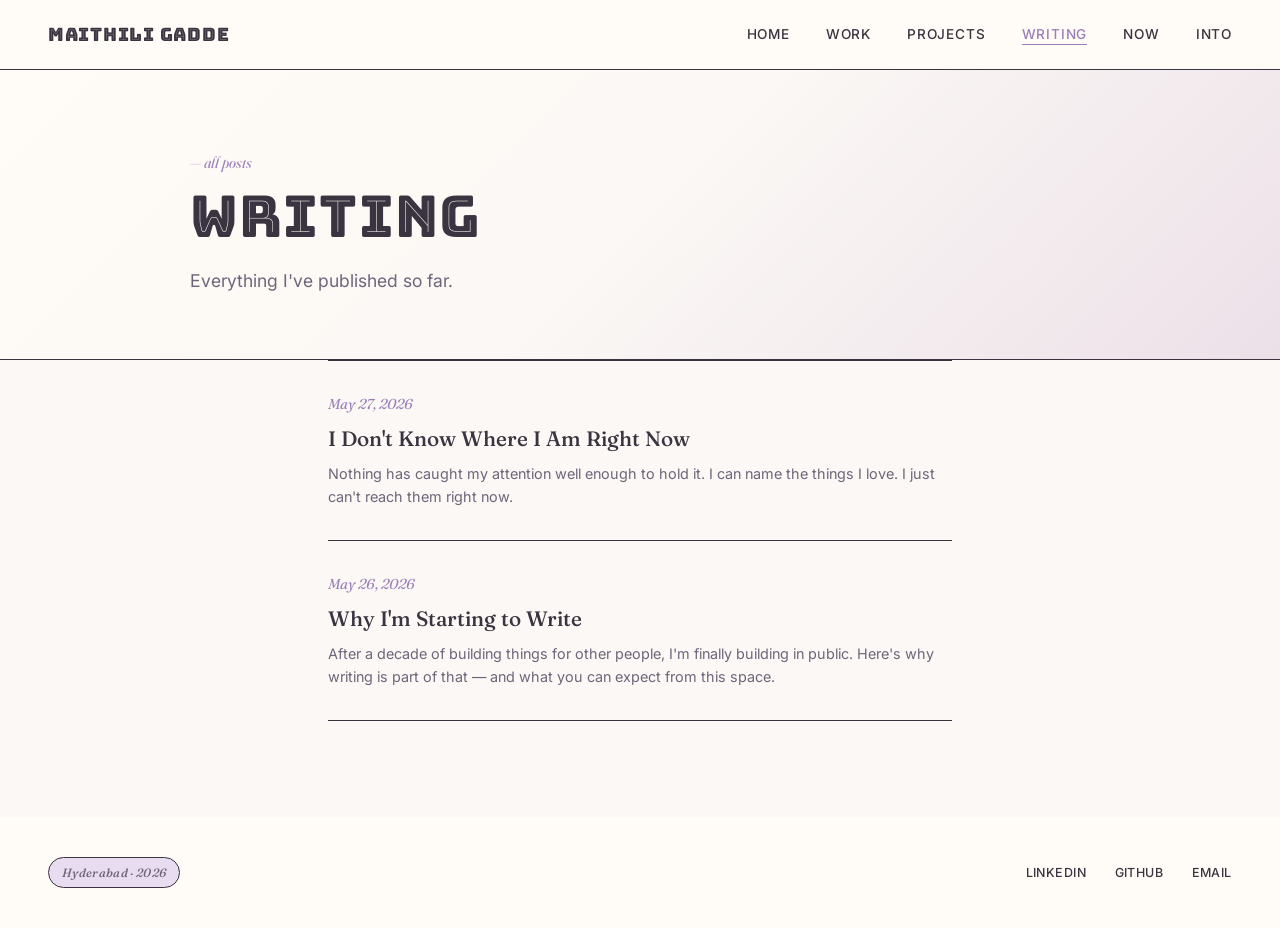
==== commit 9b5f94c6: "Add blog post: I Don't Know Where I Am Right Now" ====
--- a/blog/index.html
+++ b/blog/index.html
@@ -85,6 +85,13 @@
 <div class="blog-list">
 
   <!-- TO ADD A NEW POST: copy the block below and update href, date, title, excerpt -->
+  <a href="i-dont-know.html" class="blog-post-link">
+    <div class="blog-date">May 27, 2026</div>
+    <div class="blog-title">I Don't Know Where I Am Right Now</div>
+    <div class="blog-excerpt">Nothing has caught my attention well enough to hold it. I can name the things I love. I just can't reach them right now.</div>
+  </a>
+  <!-- END POST BLOCK -->
+
   <a href="getting-started.html" class="blog-post-link">
     <div class="blog-date">May 26, 2026</div>
     <div class="blog-title">Why I'm Starting to Write</div>
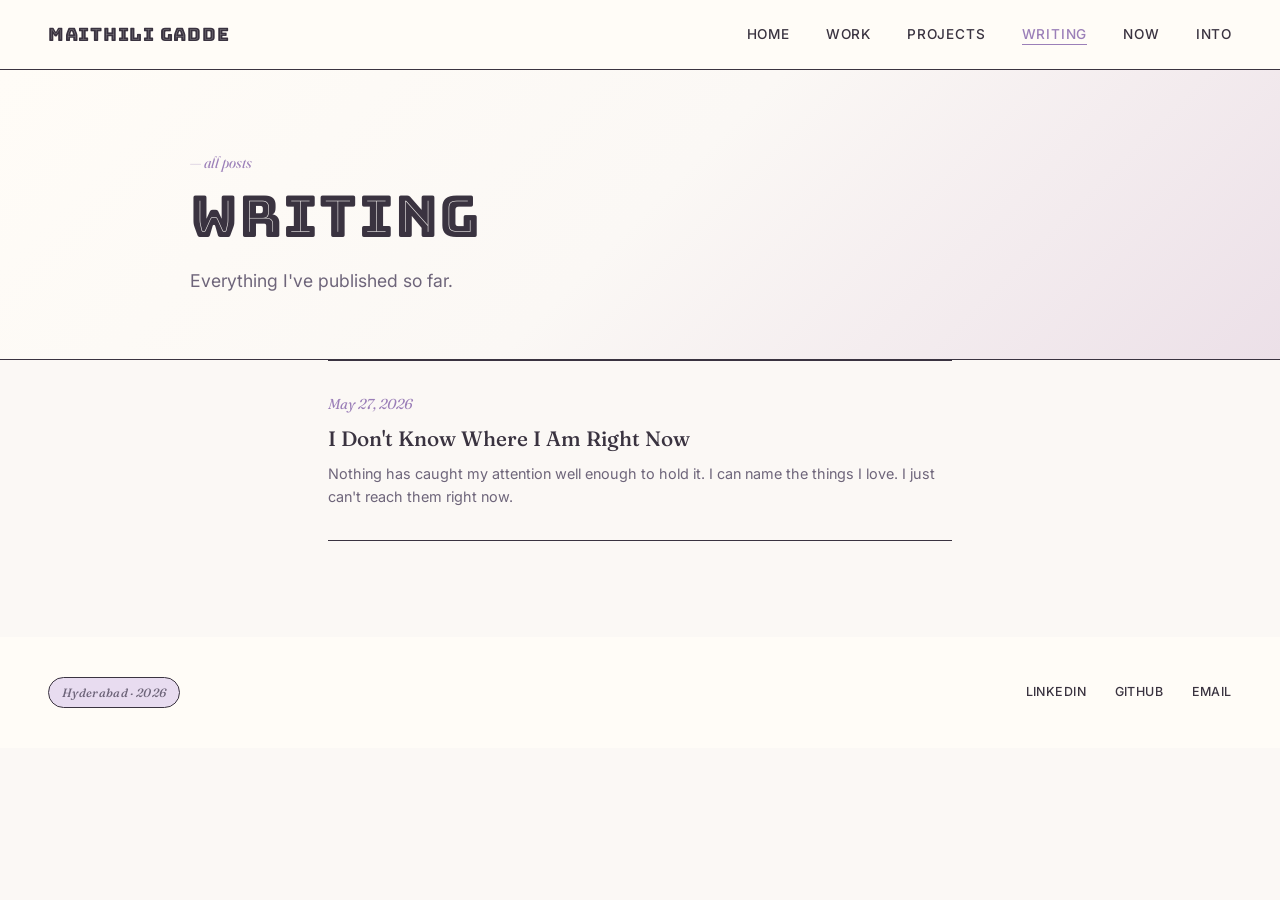
==== commit 832e3505: "Remove first blog post, start with I Don't Know Where I Am Right Now" ====
--- a/blog/index.html
+++ b/blog/index.html
@@ -92,13 +92,6 @@
   </a>
   <!-- END POST BLOCK -->
 
-  <a href="getting-started.html" class="blog-post-link">
-    <div class="blog-date">May 26, 2026</div>
-    <div class="blog-title">Why I'm Starting to Write</div>
-    <div class="blog-excerpt">After a decade of building things for other people, I'm finally building in public. Here's why writing is part of that — and what you can expect from this space.</div>
-  </a>
-  <!-- END POST BLOCK -->
-
 </div>
 
 <footer>
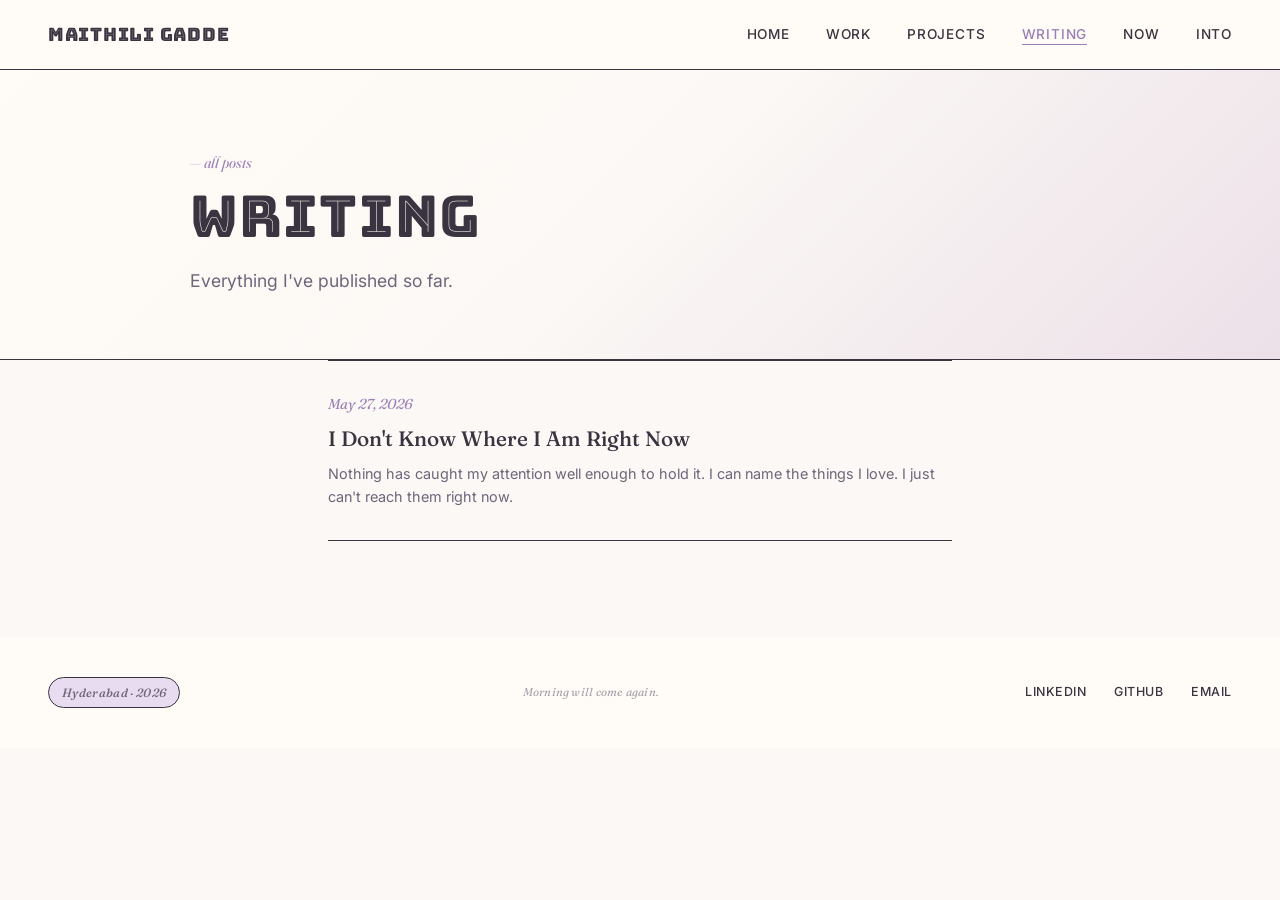
==== commit c9463063: "Bring the site to life, subtle animations and whimsy across all pages" ====
--- a/blog/index.html
+++ b/blog/index.html
@@ -4,7 +4,7 @@
 <meta charset="UTF-8">
 <meta name="viewport" content="width=device-width, initial-scale=1.0">
 <title>All Posts — Maithili Gadde</title>
-<meta name="description" content="All blog posts by Maithili Gadde — thoughts on AI, engineering, career, and building in public.">
+<meta name="description" content="All blog posts by Maithili Gadde. Thoughts on AI, engineering, career, and building in public.">
 <link rel="icon" href="data:image/svg+xml,<svg xmlns='http://www.w3.org/2000/svg' viewBox='0 0 100 100'><text y='.9em' font-size='90'>M</text></svg>">
 <link href="https://fonts.googleapis.com/css2?family=Bungee+Inline&family=Fraunces:ital,opsz,wght@0,9..144,300;0,9..144,400;0,9..144,500;1,9..144,400&family=Inter:wght@300;400;500;600&display=swap" rel="stylesheet">
 <link rel="stylesheet" href="../styles.css">
@@ -85,7 +85,7 @@
 <div class="blog-list">
 
   <!-- TO ADD A NEW POST: copy the block below and update href, date, title, excerpt -->
-  <a href="i-dont-know.html" class="blog-post-link">
+  <a href="i-dont-know.html" class="blog-post-link fade-up delay-1">
     <div class="blog-date">May 27, 2026</div>
     <div class="blog-title">I Don't Know Where I Am Right Now</div>
     <div class="blog-excerpt">Nothing has caught my attention well enough to hold it. I can name the things I love. I just can't reach them right now.</div>
@@ -96,6 +96,7 @@
 
 <footer>
   <div class="tag">Hyderabad &middot; 2026</div>
+  <div class="footer-lyric" id="footerLyric"></div>
   <div class="links">
     <a href="https://www.linkedin.com/in/maithiligadde/" target="_blank" rel="noopener">LinkedIn</a>
     <a href="https://github.com/maithiligadde" target="_blank" rel="noopener">GitHub</a>
@@ -107,6 +108,19 @@
   const navToggle = document.getElementById('navToggle');
   const navLinks = document.getElementById('navLinks');
   navToggle.addEventListener('click', () => navLinks.classList.toggle('open'));
+  const lyrics = [
+    'Is it still winter here?',
+    'I miss you.',
+    'How much longer do I have to wait?',
+    'Like a small piece, like the last of winter.',
+    'You know it all. You\'re my best friend.',
+    'Morning will come again.',
+    'Snowflakes are falling, getting farther away.',
+    'I wander around, looking for you.',
+    'Winter is cold because of you.'
+  ];
+  const el = document.getElementById('footerLyric');
+  if (el) el.textContent = lyrics[Math.floor(Math.random() * lyrics.length)];
 </script>
 
 </body>
--- a/styles.css
+++ b/styles.css
@@ -458,6 +458,14 @@
   font-size: 0.78rem;
 }
 footer .links a:hover { color: var(--rose-deep); }
+footer .footer-lyric {
+  font-family: var(--serif);
+  font-style: italic;
+  font-size: 0.72rem;
+  color: var(--ink-muted);
+  opacity: 0.6;
+  letter-spacing: 0.02em;
+}
 
 @media (max-width: 800px) {
   nav { padding: 1rem 1.25rem; }
@@ -846,42 +854,155 @@
   max-width: 720px;
   margin: 0 auto;
 }
-.into-blurb {
-  font-family: var(--serif);
-  font-style: italic;
-  font-size: 1.2rem;
-  color: var(--ink-muted);
-  line-height: 1.6;
-  margin-bottom: 1.5rem;
-  font-variation-settings: "opsz" 144;
-}
-.into-grid {
+.into-heading {
+  font-family: var(--heading);
+  font-size: 1.6rem;
+  font-weight: 500;
+  margin-bottom: 2rem;
+  color: var(--ink);
+}
+.lately-grid {
   display: grid;
   grid-template-columns: repeat(2, 1fr);
-  gap: 1rem;
-  margin-top: 2.5rem;
-}
-.into-tile {
-  background: var(--rose-soft);
+  gap: 1.25rem;
+}
+.lately-card {
+  background: var(--cream-light);
   border: 1px solid var(--ink);
-  border-radius: 14px;
-  aspect-ratio: 1;
-  display: flex;
-  align-items: center;
-  justify-content: center;
-  font-family: var(--heading);
-  font-size: 1.5rem;
-  font-weight: 500;
-  color: var(--ink);
-  letter-spacing: 0.02em;
+  border-radius: 12px;
+  padding: 1.5rem;
   transition: transform 0.2s, box-shadow 0.2s;
 }
-.into-tile:nth-child(even) {
-  background: var(--cream-light);
-}
-.into-tile:hover {
+.lately-card:hover {
   transform: translate(-3px, -3px);
   box-shadow: 6px 6px 0 var(--ink);
+}
+.lately-label {
+  font-size: 0.7rem;
+  letter-spacing: 0.1em;
+  text-transform: uppercase;
+  color: var(--rose-deep);
+  margin-bottom: 0.6rem;
+}
+.lately-item {
+  font-family: var(--heading);
+  font-size: 1.25rem;
+  font-weight: 500;
+  color: var(--ink);
+  line-height: 1.3;
+}
+.lately-detail {
+  font-size: 0.9rem;
+  color: var(--ink-muted);
+  margin-top: 0.2rem;
+}
+.lately-note {
+  font-family: var(--serif);
+  font-style: italic;
+  font-size: 0.85rem;
+  color: var(--ink-muted);
+  margin-top: 0.75rem;
+  line-height: 1.5;
+}
+.lately-updated {
+  font-size: 0.75rem;
+  letter-spacing: 0.08em;
+  text-transform: lowercase;
+  color: var(--ink-muted);
+  margin-top: 2rem;
+}
+
+/* ─── Animations & whimsy ─── */
+@keyframes fadeSlideUp {
+  from { opacity: 0; transform: translateY(20px); }
+  to { opacity: 1; transform: translateY(0); }
+}
+@keyframes fadeSlideLeft {
+  from { opacity: 0; transform: translateX(-15px); }
+  to { opacity: 1; transform: translateX(0); }
+}
+@keyframes floatDot {
+  0%, 100% { transform: translateY(0); }
+  50% { transform: translateY(-4px); }
+}
+@keyframes gentlePulse {
+  0%, 100% { opacity: 0.6; }
+  50% { opacity: 1; }
+}
+@keyframes wiggle {
+  0%, 100% { transform: rotate(0deg); }
+  25% { transform: rotate(2deg); }
+  75% { transform: rotate(-2deg); }
+}
+
+.fade-up {
+  opacity: 0;
+  animation: fadeSlideUp 0.5s ease forwards;
+}
+.fade-left {
+  opacity: 0;
+  animation: fadeSlideLeft 0.5s ease forwards;
+}
+.delay-1 { animation-delay: 0.1s; }
+.delay-2 { animation-delay: 0.2s; }
+.delay-3 { animation-delay: 0.35s; }
+.delay-4 { animation-delay: 0.5s; }
+.delay-5 { animation-delay: 0.65s; }
+.delay-6 { animation-delay: 0.8s; }
+
+.hover-tilt {
+  transition: transform 0.3s cubic-bezier(0.34, 1.56, 0.64, 1), box-shadow 0.2s;
+}
+.hover-tilt:hover {
+  transform: translate(-3px, -5px) rotate(-0.5deg);
+  box-shadow: 6px 8px 0 var(--ink);
+}
+
+.hover-lift {
+  transition: transform 0.25s ease, box-shadow 0.25s ease;
+}
+.hover-lift:hover {
+  transform: translateY(-3px);
+  box-shadow: 0 4px 12px rgba(58, 51, 64, 0.1);
+}
+
+.float-dot {
+  display: inline-block;
+  width: 8px;
+  height: 8px;
+  background: var(--rose-deep);
+  border-radius: 50%;
+  margin-left: 6px;
+  animation: floatDot 2s ease-in-out infinite;
+}
+
+/* hero title letter spacing animation */
+@keyframes breathe {
+  0%, 100% { letter-spacing: 0.05em; }
+  50% { letter-spacing: 0.08em; }
+}
+.page-title {
+  animation: breathe 6s ease-in-out infinite;
+}
+
+/* page hero fade in */
+.page-hero-inner {
+  opacity: 0;
+  animation: fadeSlideUp 0.6s ease forwards;
+  animation-delay: 0.1s;
+}
+
+/* section eyebrows get a gentle pulse */
+.page-eyebrow, .section-eyebrow {
+  animation: gentlePulse 3s ease-in-out infinite;
+}
+
+/* nav logo wiggle on hover */
+.nav-logo {
+  transition: transform 0.3s ease;
+}
+.nav-logo:hover {
+  animation: wiggle 0.4s ease;
 }
 
 /* ─── Mobile adjustments ─── */
@@ -900,5 +1021,5 @@
   .project-num { font-size: 1.5rem; }
   .now-content { padding: 2rem 1.5rem; }
   .stack-grid { grid-template-columns: repeat(2, 1fr); }
-  .into-grid { grid-template-columns: 1fr; }
-}
+  .lately-grid { grid-template-columns: 1fr; }
+}
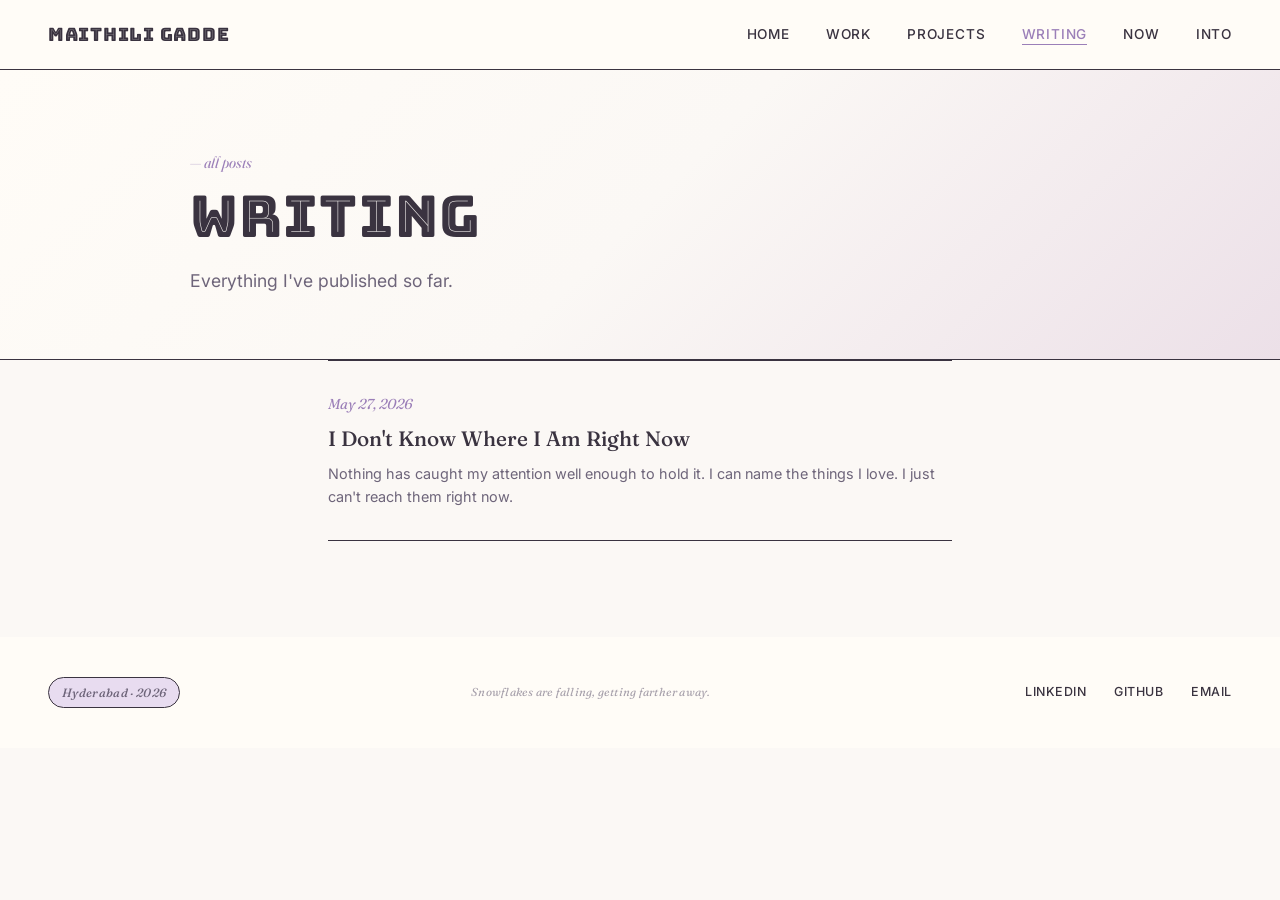
==== commit 4121d6ba: "refresh tone" ====
--- a/blog/index.html
+++ b/blog/index.html
@@ -4,7 +4,7 @@
 <meta charset="UTF-8">
 <meta name="viewport" content="width=device-width, initial-scale=1.0">
 <title>All Posts — Maithili Gadde</title>
-<meta name="description" content="All blog posts by Maithili Gadde. Thoughts on AI, engineering, career, and building in public.">
+<meta name="description" content="Everything I've written so far.">
 <link rel="icon" href="data:image/svg+xml,<svg xmlns='http://www.w3.org/2000/svg' viewBox='0 0 100 100'><text y='.9em' font-size='90'>M</text></svg>">
 <link href="https://fonts.googleapis.com/css2?family=Bungee+Inline&family=Fraunces:ital,opsz,wght@0,9..144,300;0,9..144,400;0,9..144,500;1,9..144,400&family=Inter:wght@300;400;500;600&display=swap" rel="stylesheet">
 <link rel="stylesheet" href="../styles.css">
@@ -51,13 +51,8 @@
 </head>
 <body>
 
-<svg width="0" height="0" style="position:absolute" aria-hidden="true"><defs>
-  <symbol id="i-chai" viewBox="0 0 24 24" fill="none" stroke="currentColor" stroke-width="1.3" stroke-linecap="round" stroke-linejoin="round"><path d="M7 8 L8 20 L16 20 L17 8"/><line x1="6" y1="8" x2="18" y2="8"/><path d="M17 11 L20 11 L20 15 L17 15"/><path d="M10 5 Q10.5 3, 11.5 4"/><path d="M13 5 Q13.5 3, 14.5 4"/></symbol>
-  <symbol id="i-rick" viewBox="0 0 28 20" fill="none" stroke="currentColor" stroke-width="1.3" stroke-linecap="round" stroke-linejoin="round"><path d="M4 14 L4 8 L8 4 L12 4 L12 8 L22 8 L24 14"/><line x1="4" y1="14" x2="24" y2="14"/><circle cx="8" cy="15" r="2"/><circle cx="21" cy="15" r="2"/><line x1="12" y1="4" x2="12" y2="14"/><path d="M14 8 L14 11 L19 11 L19 8"/></symbol>
-  <symbol id="i-metro" viewBox="0 0 24 24" fill="none" stroke="currentColor" stroke-width="1.3" stroke-linecap="round" stroke-linejoin="round"><circle cx="12" cy="12" r="9"/><path d="M7 16 L7 8 L12 13 L17 8 L17 16"/></symbol>
-  <symbol id="i-coffee" viewBox="0 0 24 24" fill="none" stroke="currentColor" stroke-width="1.2" stroke-linecap="round" stroke-linejoin="round"><path d="M7 9 L17 9 L16 21 L8 21 Z"/><line x1="6" y1="9" x2="18" y2="9"/><path d="M10 5 Q10 3, 11 3 Q11 5, 12 5 Q12 3, 13 3"/></symbol>
-  <symbol id="i-spark" viewBox="0 0 24 24" fill="currentColor" stroke="none"><path d="M12 2 L13.5 9.5 L21 12 L13.5 14.5 L12 22 L10.5 14.5 L3 12 L10.5 9.5 Z"/></symbol>
-</defs></svg>
+<!-- shared icon sprite -->
+<script>fetch('../icons.svg').then(r=>r.text()).then(t=>{const d=document.createElement('div');d.hidden=true;d.innerHTML=t;document.body.prepend(d.firstElementChild)})</script>
 
 <nav>
   <a href="../index.html" class="nav-logo">MAITHILI GADDE</a>
--- a/styles.css
+++ b/styles.css
@@ -276,15 +276,9 @@
   width: 130px;
   height: 130px;
   margin: 1rem auto;
+  border-radius: 50%;
   background: var(--ink);
-  border-radius: 50%;
-  display: flex;
-  align-items: center;
-  justify-content: center;
-  color: rgba(255,255,255,0.4);
-  font-size: 0.7rem;
-  font-family: var(--serif);
-  font-style: italic;
+  opacity: 0.15;
 }
 
 /* ── rooms ── */
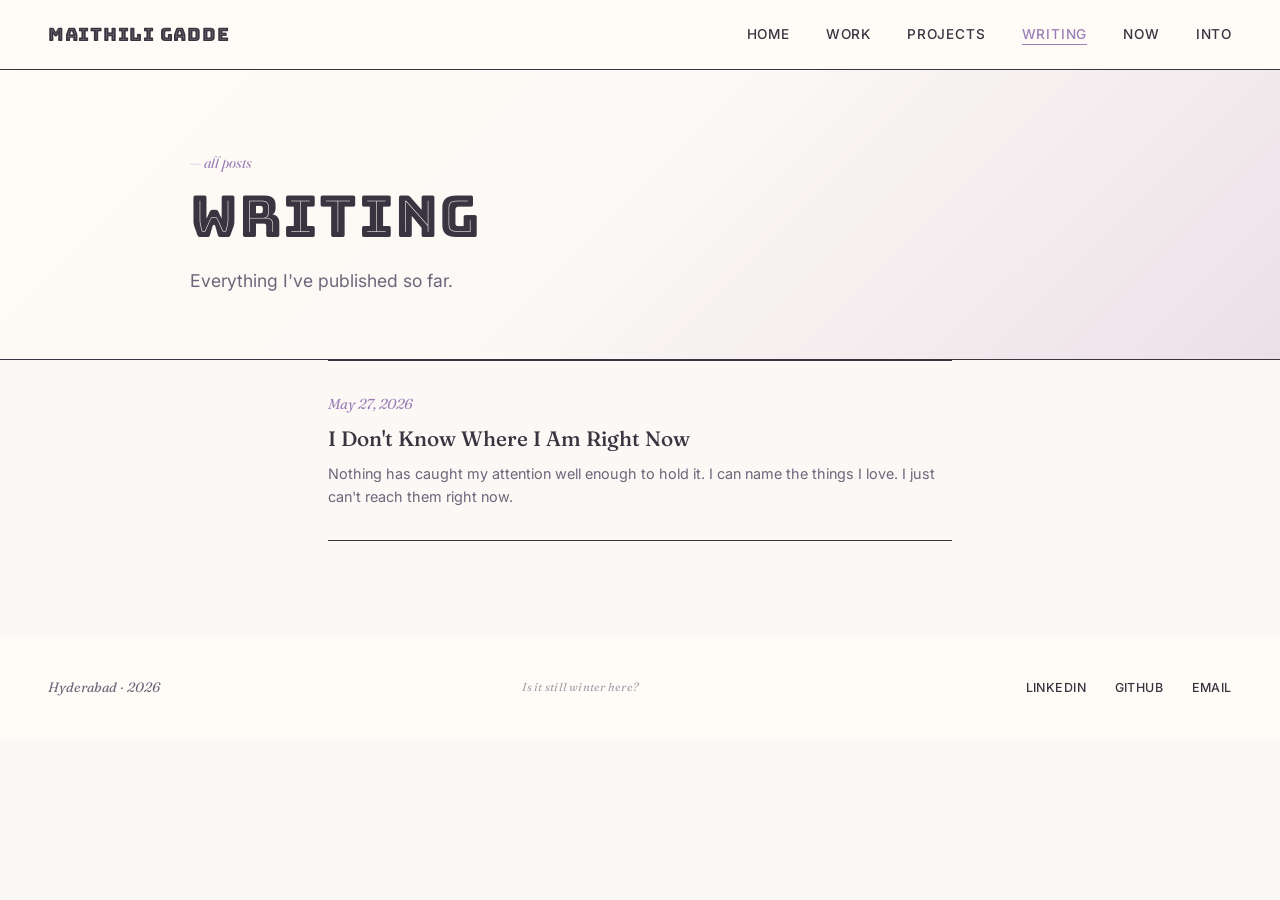
==== commit bf055baf: "code review cleanup: shared JS, dead CSS, accessibility, SEO fixes" ====
--- a/blog/index.html
+++ b/blog/index.html
@@ -51,8 +51,7 @@
 </head>
 <body>
 
-<!-- shared icon sprite -->
-<script>fetch('../icons.svg').then(r=>r.text()).then(t=>{const d=document.createElement('div');d.hidden=true;d.innerHTML=t;document.body.prepend(d.firstElementChild)})</script>
+<a href="#main" class="skip-link">Skip to content</a>
 
 <nav>
   <a href="../index.html" class="nav-logo">MAITHILI GADDE</a>
@@ -64,11 +63,12 @@
     <li><a href="../now.html">Now</a></li>
     <li><a href="../into.html">Into</a></li>
   </ul>
-  <button class="nav-toggle" id="navToggle" aria-label="Toggle navigation">
+  <button class="nav-toggle" id="navToggle" aria-label="Toggle navigation" aria-expanded="false">
     <span></span><span></span><span></span>
   </button>
 </nav>
 
+<main id="main">
 <section class="page-hero">
   <div class="page-hero-inner">
     <div class="page-eyebrow">— all posts</div>
@@ -89,8 +89,10 @@
 
 </div>
 
+</main>
+
 <footer>
-  <div class="tag">Hyderabad &middot; 2026</div>
+  <div class="footer-location">Hyderabad &middot; 2026</div>
   <div class="footer-lyric" id="footerLyric"></div>
   <div class="links">
     <a href="https://www.linkedin.com/in/maithiligadde/" target="_blank" rel="noopener">LinkedIn</a>
@@ -99,24 +101,7 @@
   </div>
 </footer>
 
-<script>
-  const navToggle = document.getElementById('navToggle');
-  const navLinks = document.getElementById('navLinks');
-  navToggle.addEventListener('click', () => navLinks.classList.toggle('open'));
-  const lyrics = [
-    'Is it still winter here?',
-    'I miss you.',
-    'How much longer do I have to wait?',
-    'Like a small piece, like the last of winter.',
-    'You know it all. You\'re my best friend.',
-    'Morning will come again.',
-    'Snowflakes are falling, getting farther away.',
-    'I wander around, looking for you.',
-    'Winter is cold because of you.'
-  ];
-  const el = document.getElementById('footerLyric');
-  if (el) el.textContent = lyrics[Math.floor(Math.random() * lyrics.length)];
-</script>
+<script src="../main.js" data-root="../"></script>
 
 </body>
 </html>
--- a/styles.css
+++ b/styles.css
@@ -24,6 +24,24 @@
 }
 ::selection { background: var(--rose); color: white; }
 
+/* ── skip link ── */
+.skip-link {
+  position: absolute;
+  top: -100%;
+  left: 1rem;
+  background: var(--ink);
+  color: var(--cream);
+  padding: 0.5rem 1rem;
+  border-radius: 0 0 6px 6px;
+  font-size: 0.85rem;
+  text-decoration: none;
+  z-index: 100;
+  transition: top 0.2s;
+}
+.skip-link:focus {
+  top: 0;
+}
+
 /* ── nav ── */
 nav {
   background: var(--cream-light);
@@ -113,21 +131,6 @@
   color: var(--rose-deep);
   margin: 0 0.15em;
 }
-.divider-row {
-  display: flex;
-  align-items: center;
-  justify-content: center;
-  gap: 1.5rem;
-  padding: 2rem 0 1rem;
-  color: var(--rose-deep);
-  opacity: 0.5;
-}
-.divider-row svg { width: 22px; height: 22px; }
-.divider-row .line {
-  width: 40px;
-  height: 1px;
-  background: currentColor;
-}
 @keyframes scroll {
   from { transform: translateX(0); }
   to { transform: translateX(-50%); }
@@ -137,7 +140,7 @@
 .hero {
   display: grid;
   grid-template-columns: 1.5fr 1fr;
-  min-height: 600px;
+  min-height: 480px;
   border-bottom: 1px solid var(--ink);
 }
 .hero-left {
@@ -156,14 +159,6 @@
   letter-spacing: 0.01em;
   margin-bottom: 1.75rem;
   color: var(--ink);
-}
-.hero-left h1 .rose-line {
-  color: var(--rose-deep);
-}
-.hero-left .star-after {
-  display: inline-block;
-  color: var(--sage-deep);
-  margin-left: 0.3em;
 }
 .hero-left h1 .rose-line {
   color: var(--rose-deep);
@@ -237,53 +232,9 @@
 .corner-mark.bl { bottom: 1rem; left: 1rem; }
 .corner-mark.br { bottom: 1rem; right: 1rem; }
 
-/* ── three panels ── */
-.three-panels {
-  display: grid;
-  grid-template-columns: 1fr 1fr 1fr;
-  border-bottom: 1px solid var(--ink);
-}
-.panel {
-  padding: 3rem 2.25rem;
-  border-right: 1px solid var(--ink);
-  background: var(--rose-soft);
-  position: relative;
-  min-height: 420px;
-}
-.panel:nth-child(2) { background: var(--cream-light); }
-.panel:last-child { border-right: none; background: var(--rose-soft); }
-.panel-title {
-  font-family: var(--heading);
-  font-size: 1.75rem;
-  font-weight: 500;
-  color: var(--ink);
-  line-height: 1.1;
-  margin-bottom: 1.5rem;
-}
-.panel:nth-child(2) .panel-title { color: var(--rose-deep); }
-.panel p {
-  color: var(--ink-muted);
-  font-size: 0.92rem;
-  line-height: 1.65;
-  margin-bottom: 0.85rem;
-}
-.panel-star {
-  display: inline-block;
-  color: var(--sage-deep);
-  margin: 0 0.2em;
-}
-.panel-photo {
-  width: 130px;
-  height: 130px;
-  margin: 1rem auto;
-  border-radius: 50%;
-  background: var(--ink);
-  opacity: 0.15;
-}
-
 /* ── rooms ── */
 .rooms-section {
-  padding: 5rem 3rem;
+  padding: 3.5rem 3rem;
   background: var(--cream);
   border-bottom: 1px solid var(--ink);
 }
@@ -302,7 +253,7 @@
   text-align: center;
   color: var(--rose-deep);
   letter-spacing: 0.02em;
-  margin-bottom: 3rem;
+  margin-bottom: 2rem;
 }
 .rooms-grid {
   display: grid;
@@ -353,28 +304,6 @@
   color: var(--ink-muted);
   line-height: 1.55;
 }
-
-/* ── now bar ── */
-.now-section {
-  background: var(--sage);
-  padding: 4rem 3rem;
-  border-bottom: 1px solid var(--ink);
-  text-align: center;
-}
-.now-section .section-title { color: var(--ink); }
-.now-section .section-eyebrow { color: var(--ink); }
-.now-section .section-eyebrow .star { color: var(--cream-light); }
-.now-card {
-  background: var(--cream-light);
-  border: 1px solid var(--ink);
-  border-radius: 20px;
-  padding: 2.5rem;
-  max-width: 640px;
-  margin: 0 auto;
-  text-align: left;
-}
-.now-card p { margin-bottom: 0.75rem; font-size: 0.95rem; color: var(--ink); }
-.now-card p:last-child { margin-bottom: 0; margin-top: 1rem; font-style: italic; color: var(--ink-muted); font-size: 0.82rem; }
 
 /* ── mobile nav toggle ── */
 .nav-toggle {
@@ -397,7 +326,7 @@
 /* ── contact section ── */
 .contact-section {
   background: var(--rose-soft);
-  padding: 5rem 3rem;
+  padding: 3.5rem 3rem;
   border-bottom: 1px solid var(--ink);
   text-align: center;
 }
@@ -452,6 +381,11 @@
   font-size: 0.78rem;
 }
 footer .links a:hover { color: var(--rose-deep); }
+footer .footer-location {
+  font-family: var(--serif);
+  font-style: italic;
+  color: var(--ink-muted);
+}
 footer .footer-lyric {
   font-family: var(--serif);
   font-style: italic;
@@ -485,10 +419,7 @@
   .hero-left { border-right: none; border-bottom: 1px solid var(--ink); padding: 3rem 1.5rem; }
   .hero-left h1 { font-size: 2.1rem; }
   .hero-right { min-height: 360px; }
-  .three-panels { grid-template-columns: 1fr; }
-  .panel { border-right: none; border-bottom: 1px solid var(--ink); min-height: auto; padding: 2.5rem 1.5rem; }
-  .panel:last-child { border-bottom: none; }
-  .rooms-section, .now-section, .contact-section { padding: 3rem 1.25rem; }
+  .rooms-section, .contact-section { padding: 3rem 1.25rem; }
   .rooms-grid { grid-template-columns: 1fr; gap: 1rem; }
   .section-title { font-size: 1.8rem; }
   footer { flex-direction: column; gap: 1rem; padding: 2rem 1.25rem; text-align: center; }
@@ -865,11 +796,11 @@
   border: 1px solid var(--ink);
   border-radius: 12px;
   padding: 1.5rem;
-  transition: transform 0.2s, box-shadow 0.2s;
+  transition: transform 0.3s cubic-bezier(0.34, 1.56, 0.64, 1), box-shadow 0.2s;
 }
 .lately-card:hover {
-  transform: translate(-3px, -3px);
-  box-shadow: 6px 6px 0 var(--ink);
+  transform: translate(-3px, -5px) rotate(-0.5deg);
+  box-shadow: 6px 8px 0 var(--ink);
 }
 .lately-label {
   font-size: 0.7rem;
